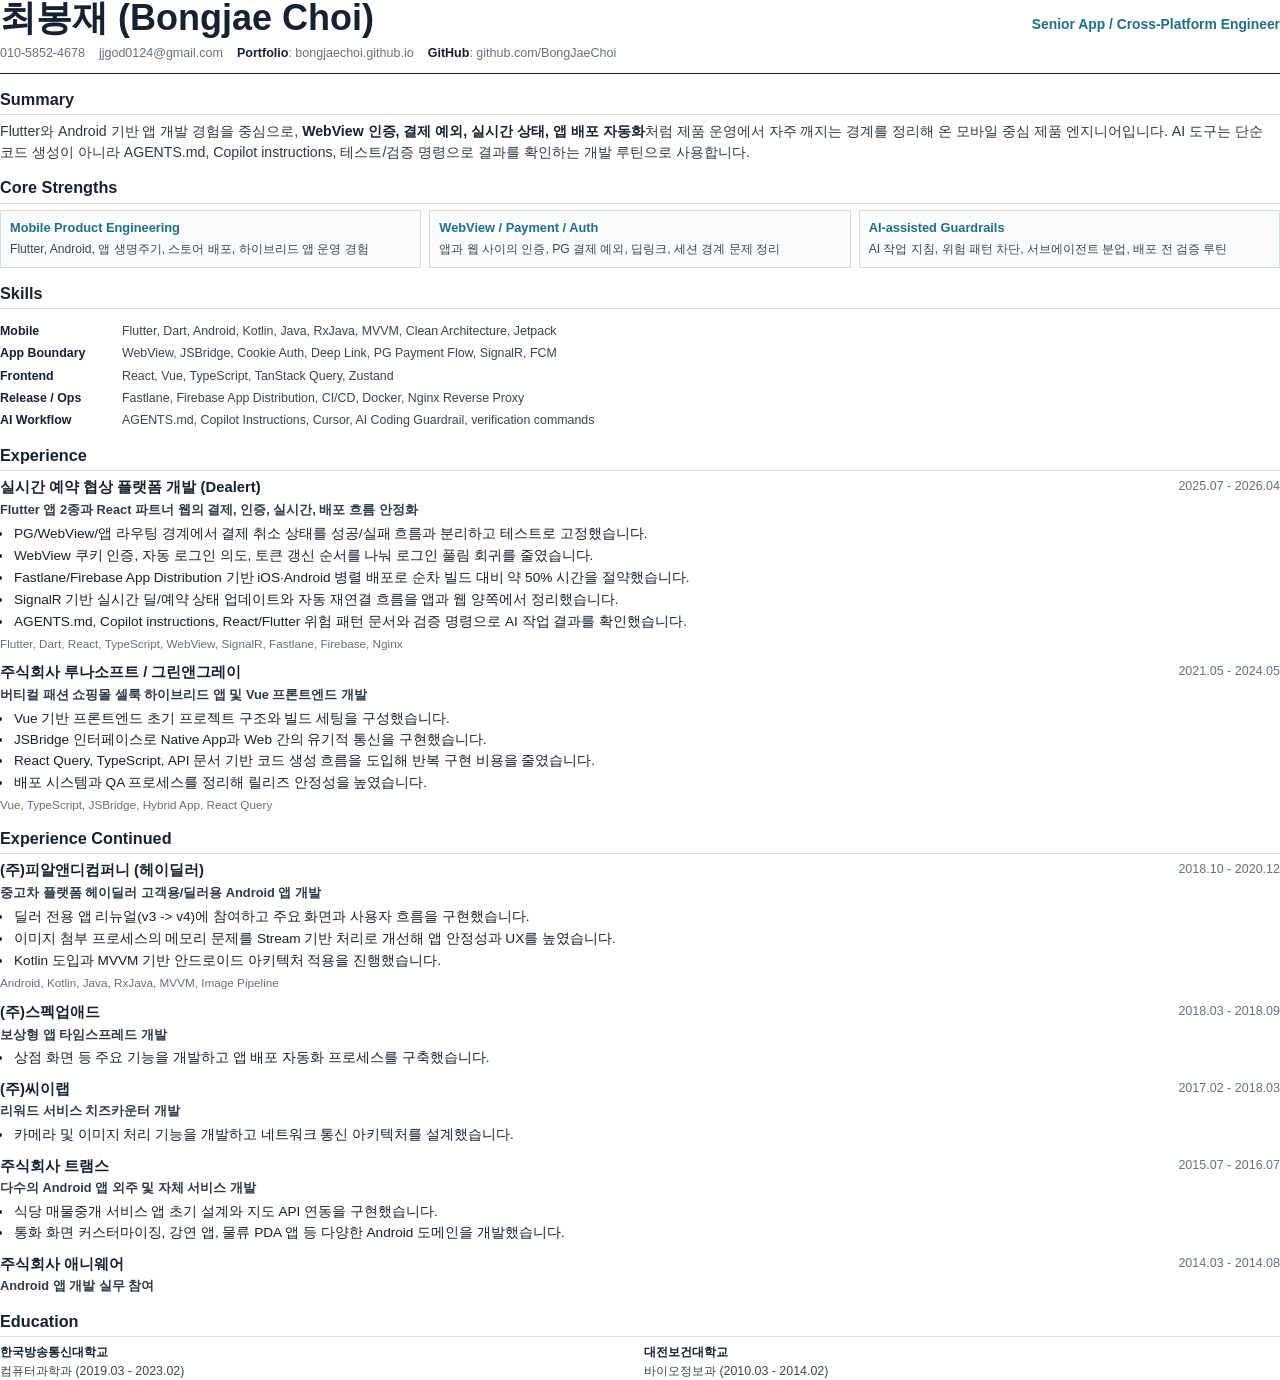
==== assets/resume/bongjae-choi-resume.html @ e9913ba8 "feat: rebuild resume PDF" ====
<!doctype html>
<html lang="ko">
  <head>
    <meta charset="utf-8" />
    <title>최봉재 이력서</title>
    <style>
      @page {
        size: A4;
        margin: 13mm 15mm 14mm;
      }

      :root {
        --ink: #17212f;
        --muted: #66717d;
        --soft: #eef1f4;
        --line: #d8dde3;
        --accent: #1f6f8b;
      }

      * {
        box-sizing: border-box;
      }

      html,
      body {
        margin: 0;
        padding: 0;
      }

      body {
        color: var(--ink);
        font-family: "Apple SD Gothic Neo", "AppleGothic", "Malgun Gothic", sans-serif;
        font-size: 10.2pt;
        line-height: 1.48;
        background: #fff;
      }

      a {
        color: inherit;
        text-decoration: none;
      }

      .resume {
        width: 100%;
      }

      .header {
        padding-bottom: 10px;
        border-bottom: 1px solid var(--ink);
      }

      .name-row {
        display: flex;
        align-items: flex-end;
        justify-content: space-between;
        gap: 18px;
      }

      h1 {
        margin: 0;
        font-size: 27pt;
        line-height: 1;
        letter-spacing: 0;
      }

      .role {
        margin: 0 0 2px;
        color: var(--accent);
        font-size: 10.4pt;
        font-weight: 700;
        text-align: right;
      }

      .contact {
        display: flex;
        flex-wrap: wrap;
        gap: 6px 14px;
        margin-top: 8px;
        color: var(--muted);
        font-size: 9.4pt;
      }

      .contact strong {
        color: var(--ink);
        font-weight: 700;
      }

      section {
        margin-top: 13px;
      }

      h2 {
        margin: 0 0 6px;
        padding-bottom: 3px;
        border-bottom: 1px solid var(--line);
        color: var(--ink);
        font-size: 12.2pt;
        letter-spacing: 0;
      }

      p {
        margin: 0;
      }

      .summary {
        color: #2e3945;
        font-size: 10.6pt;
      }

      .summary strong {
        color: var(--ink);
      }

      .strengths {
        display: grid;
        grid-template-columns: repeat(3, 1fr);
        gap: 8px;
      }

      .strength {
        padding: 8px 9px;
        border: 1px solid var(--line);
        background: #fafbfc;
      }

      .strength h3 {
        margin: 0 0 4px;
        color: var(--accent);
        font-size: 9.6pt;
      }

      .strength p {
        color: #394553;
        font-size: 9.1pt;
      }

      .skills {
        display: grid;
        grid-template-columns: 112px 1fr;
        gap: 4px 10px;
        font-size: 9.3pt;
      }

      .skills dt {
        color: var(--ink);
        font-weight: 700;
      }

      .skills dd {
        margin: 0;
        color: #3a4652;
      }

      .job {
        margin-top: 10px;
        break-inside: avoid;
      }

      .job:first-of-type {
        margin-top: 0;
      }

      .job-head {
        display: flex;
        justify-content: space-between;
        gap: 12px;
        margin-bottom: 2px;
      }

      .job-title {
        font-size: 11.1pt;
        font-weight: 800;
      }

      .period {
        color: var(--muted);
        font-size: 9.4pt;
        white-space: nowrap;
      }

      .job-subtitle {
        margin-bottom: 4px;
        color: #2f3b49;
        font-size: 9.6pt;
        font-weight: 700;
      }

      ul {
        margin: 0;
        padding-left: 13px;
      }

      li {
        margin: 2px 0;
        padding-left: 1px;
      }

      .compact-list li {
        margin: 1px 0;
      }

      .tech {
        margin-top: 3px;
        color: var(--muted);
        font-size: 8.8pt;
      }

      .page-break {
        break-before: page;
      }

      .education {
        display: grid;
        grid-template-columns: 1fr 1fr;
        gap: 8px;
      }

      .edu-item {
        color: #3a4652;
        font-size: 9.3pt;
      }

      .edu-item strong {
        display: block;
        color: var(--ink);
      }
    </style>
  </head>
  <body>
    <main class="resume">
      <header class="header">
        <div class="name-row">
          <h1>최봉재 <span lang="en">(Bongjae Choi)</span></h1>
          <p class="role">Senior App / Cross-Platform Engineer</p>
        </div>
        <div class="contact" aria-label="contact">
          <span>010-5852-4678</span>
          <span>jjgod0124@gmail.com</span>
          <span><strong>Portfolio</strong>: <a href="https://bongjaechoi.github.io/">bongjaechoi.github.io</a></span>
          <span><strong>GitHub</strong>: <a href="https://github.com/BongJaeChoi">github.com/BongJaeChoi</a></span>
        </div>
      </header>

      <section>
        <h2>Summary</h2>
        <p class="summary">
          Flutter와 Android 기반 앱 개발 경험을 중심으로, <strong>WebView 인증, 결제 예외, 실시간 상태,
          앱 배포 자동화</strong>처럼 제품 운영에서 자주 깨지는 경계를 정리해 온 모바일 중심 제품 엔지니어입니다.
          AI 도구는 단순 코드 생성이 아니라 AGENTS.md, Copilot instructions, 테스트/검증 명령으로 결과를 확인하는
          개발 루틴으로 사용합니다.
        </p>
      </section>

      <section>
        <h2>Core Strengths</h2>
        <div class="strengths">
          <article class="strength">
            <h3>Mobile Product Engineering</h3>
            <p>Flutter, Android, 앱 생명주기, 스토어 배포, 하이브리드 앱 운영 경험</p>
          </article>
          <article class="strength">
            <h3>WebView / Payment / Auth</h3>
            <p>앱과 웹 사이의 인증, PG 결제 예외, 딥링크, 세션 경계 문제 정리</p>
          </article>
          <article class="strength">
            <h3>AI-assisted Guardrails</h3>
            <p>AI 작업 지침, 위험 패턴 차단, 서브에이전트 분업, 배포 전 검증 루틴</p>
          </article>
        </div>
      </section>

      <section>
        <h2>Skills</h2>
        <dl class="skills">
          <dt>Mobile</dt>
          <dd>Flutter, Dart, Android, Kotlin, Java, RxJava, MVVM, Clean Architecture, Jetpack</dd>
          <dt>App Boundary</dt>
          <dd>WebView, JSBridge, Cookie Auth, Deep Link, PG Payment Flow, SignalR, FCM</dd>
          <dt>Frontend</dt>
          <dd>React, Vue, TypeScript, TanStack Query, Zustand</dd>
          <dt>Release / Ops</dt>
          <dd>Fastlane, Firebase App Distribution, CI/CD, Docker, Nginx Reverse Proxy</dd>
          <dt>AI Workflow</dt>
          <dd>AGENTS.md, Copilot Instructions, Cursor, AI Coding Guardrail, verification commands</dd>
        </dl>
      </section>

      <section>
        <h2>Experience</h2>
        <article class="job">
          <div class="job-head">
            <div class="job-title">실시간 예약 협상 플랫폼 개발 (Dealert)</div>
            <div class="period">2025.07 - 2026.04</div>
          </div>
          <p class="job-subtitle">Flutter 앱 2종과 React 파트너 웹의 결제, 인증, 실시간, 배포 흐름 안정화</p>
          <ul>
            <li>PG/WebView/앱 라우팅 경계에서 결제 취소 상태를 성공/실패 흐름과 분리하고 테스트로 고정했습니다.</li>
            <li>WebView 쿠키 인증, 자동 로그인 의도, 토큰 갱신 순서를 나눠 로그인 풀림 회귀를 줄였습니다.</li>
            <li>Fastlane/Firebase App Distribution 기반 iOS·Android 병렬 배포로 순차 빌드 대비 약 50% 시간을 절약했습니다.</li>
            <li>SignalR 기반 실시간 딜/예약 상태 업데이트와 자동 재연결 흐름을 앱과 웹 양쪽에서 정리했습니다.</li>
            <li>AGENTS.md, Copilot instructions, React/Flutter 위험 패턴 문서와 검증 명령으로 AI 작업 결과를 확인했습니다.</li>
          </ul>
          <p class="tech">Flutter, Dart, React, TypeScript, WebView, SignalR, Fastlane, Firebase, Nginx</p>
        </article>

        <article class="job">
          <div class="job-head">
            <div class="job-title">주식회사 루나소프트 / 그린앤그레이</div>
            <div class="period">2021.05 - 2024.05</div>
          </div>
          <p class="job-subtitle">버티컬 패션 쇼핑몰 셀룩 하이브리드 앱 및 Vue 프론트엔드 개발</p>
          <ul class="compact-list">
            <li>Vue 기반 프론트엔드 초기 프로젝트 구조와 빌드 세팅을 구성했습니다.</li>
            <li>JSBridge 인터페이스로 Native App과 Web 간의 유기적 통신을 구현했습니다.</li>
            <li>React Query, TypeScript, API 문서 기반 코드 생성 흐름을 도입해 반복 구현 비용을 줄였습니다.</li>
            <li>배포 시스템과 QA 프로세스를 정리해 릴리즈 안정성을 높였습니다.</li>
          </ul>
          <p class="tech">Vue, TypeScript, JSBridge, Hybrid App, React Query</p>
        </article>
      </section>

      <section class="page-break">
        <h2>Experience Continued</h2>
        <article class="job">
          <div class="job-head">
            <div class="job-title">(주)피알앤디컴퍼니 (헤이딜러)</div>
            <div class="period">2018.10 - 2020.12</div>
          </div>
          <p class="job-subtitle">중고차 플랫폼 헤이딜러 고객용/딜러용 Android 앱 개발</p>
          <ul>
            <li>딜러 전용 앱 리뉴얼(v3 -> v4)에 참여하고 주요 화면과 사용자 흐름을 구현했습니다.</li>
            <li>이미지 첨부 프로세스의 메모리 문제를 Stream 기반 처리로 개선해 앱 안정성과 UX를 높였습니다.</li>
            <li>Kotlin 도입과 MVVM 기반 안드로이드 아키텍처 적용을 진행했습니다.</li>
          </ul>
          <p class="tech">Android, Kotlin, Java, RxJava, MVVM, Image Pipeline</p>
        </article>

        <article class="job">
          <div class="job-head">
            <div class="job-title">(주)스펙업애드</div>
            <div class="period">2018.03 - 2018.09</div>
          </div>
          <p class="job-subtitle">보상형 앱 타임스프레드 개발</p>
          <ul class="compact-list">
            <li>상점 화면 등 주요 기능을 개발하고 앱 배포 자동화 프로세스를 구축했습니다.</li>
          </ul>
        </article>

        <article class="job">
          <div class="job-head">
            <div class="job-title">(주)씨이랩</div>
            <div class="period">2017.02 - 2018.03</div>
          </div>
          <p class="job-subtitle">리워드 서비스 치즈카운터 개발</p>
          <ul class="compact-list">
            <li>카메라 및 이미지 처리 기능을 개발하고 네트워크 통신 아키텍처를 설계했습니다.</li>
          </ul>
        </article>

        <article class="job">
          <div class="job-head">
            <div class="job-title">주식회사 트램스</div>
            <div class="period">2015.07 - 2016.07</div>
          </div>
          <p class="job-subtitle">다수의 Android 앱 외주 및 자체 서비스 개발</p>
          <ul class="compact-list">
            <li>식당 매물중개 서비스 앱 초기 설계와 지도 API 연동을 구현했습니다.</li>
            <li>통화 화면 커스터마이징, 강연 앱, 물류 PDA 앱 등 다양한 Android 도메인을 개발했습니다.</li>
          </ul>
        </article>

        <article class="job">
          <div class="job-head">
            <div class="job-title">주식회사 애니웨어</div>
            <div class="period">2014.03 - 2014.08</div>
          </div>
          <p class="job-subtitle">Android 앱 개발 실무 참여</p>
        </article>
      </section>

      <section>
        <h2>Education</h2>
        <div class="education">
          <p class="edu-item"><strong>한국방송통신대학교</strong>컴퓨터과학과 (2019.03 - 2023.02)</p>
          <p class="edu-item"><strong>대전보건대학교</strong>바이오정보과 (2010.03 - 2014.02)</p>
        </div>
      </section>
    </main>
  </body>
</html>
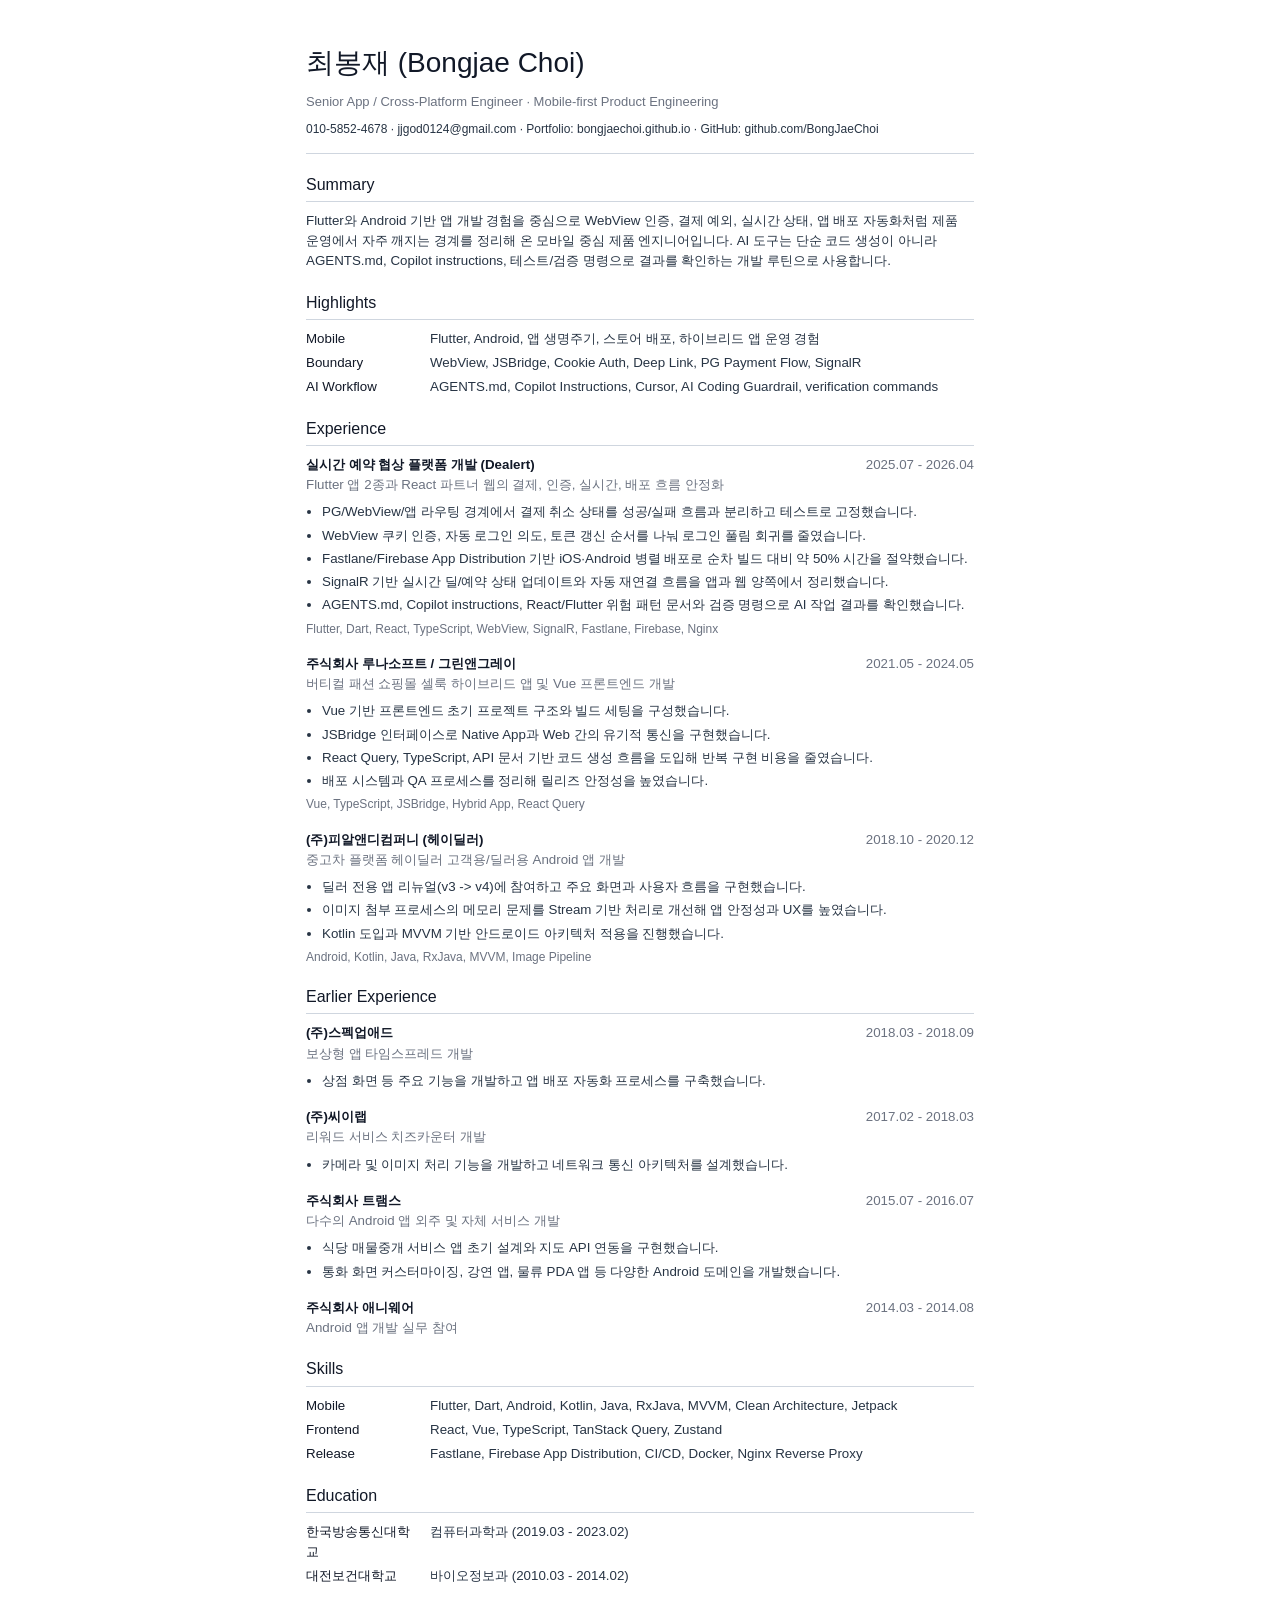
==== commit 557c9d82: "style: apply minimal resume template" ====
--- a/assets/resume/bongjae-choi-resume.html
+++ b/assets/resume/bongjae-choi-resume.html
@@ -6,33 +6,58 @@
     <style>
       @page {
         size: A4;
-        margin: 13mm 15mm 14mm;
+        margin: 14mm 15mm;
       }
 
       :root {
-        --ink: #17212f;
-        --muted: #66717d;
-        --soft: #eef1f4;
-        --line: #d8dde3;
-        --accent: #1f6f8b;
+        --ink: #111827;
+        --text: #273444;
+        --muted: #6b7280;
+        --line: #cfd6df;
       }
 
       * {
         box-sizing: border-box;
       }
 
-      html,
       body {
         margin: 0;
-        padding: 0;
-      }
-
-      body {
-        color: var(--ink);
+        color: var(--text);
         font-family: "Apple SD Gothic Neo", "AppleGothic", "Malgun Gothic", sans-serif;
-        font-size: 10.2pt;
-        line-height: 1.48;
+        font-size: 10pt;
+        line-height: 1.52;
         background: #fff;
+      }
+
+      main {
+        max-width: 760px;
+        margin: 0 auto;
+        padding: 42px 46px;
+      }
+
+      header {
+        padding-bottom: 14px;
+        border-bottom: 1px solid var(--line);
+        text-align: left;
+      }
+
+      h1 {
+        margin: 0;
+        color: var(--ink);
+        font-size: 28px;
+        font-weight: 500;
+        letter-spacing: 0;
+      }
+
+      .role {
+        margin: 7px 0 9px;
+        color: var(--muted);
+        font-size: 13px;
+      }
+
+      .contact {
+        color: var(--text);
+        font-size: 12px;
       }
 
       a {
@@ -40,61 +65,17 @@
         text-decoration: none;
       }
 
-      .resume {
-        width: 100%;
-      }
-
-      .header {
-        padding-bottom: 10px;
-        border-bottom: 1px solid var(--ink);
-      }
-
-      .name-row {
-        display: flex;
-        align-items: flex-end;
-        justify-content: space-between;
-        gap: 18px;
-      }
-
-      h1 {
-        margin: 0;
-        font-size: 27pt;
-        line-height: 1;
-        letter-spacing: 0;
-      }
-
-      .role {
-        margin: 0 0 2px;
-        color: var(--accent);
-        font-size: 10.4pt;
-        font-weight: 700;
-        text-align: right;
-      }
-
-      .contact {
-        display: flex;
-        flex-wrap: wrap;
-        gap: 6px 14px;
-        margin-top: 8px;
-        color: var(--muted);
-        font-size: 9.4pt;
-      }
-
-      .contact strong {
-        color: var(--ink);
-        font-weight: 700;
-      }
-
       section {
-        margin-top: 13px;
+        margin-top: 19px;
       }
 
       h2 {
-        margin: 0 0 6px;
-        padding-bottom: 3px;
+        margin: 0 0 9px;
+        padding-bottom: 4px;
         border-bottom: 1px solid var(--line);
         color: var(--ink);
-        font-size: 12.2pt;
+        font-size: 16px;
+        font-weight: 500;
         letter-spacing: 0;
       }
 
@@ -102,58 +83,20 @@
         margin: 0;
       }
 
-      .summary {
-        color: #2e3945;
-        font-size: 10.6pt;
-      }
-
-      .summary strong {
-        color: var(--ink);
-      }
-
-      .strengths {
-        display: grid;
-        grid-template-columns: repeat(3, 1fr);
-        gap: 8px;
-      }
-
-      .strength {
-        padding: 8px 9px;
-        border: 1px solid var(--line);
-        background: #fafbfc;
-      }
-
-      .strength h3 {
-        margin: 0 0 4px;
-        color: var(--accent);
-        font-size: 9.6pt;
-      }
-
-      .strength p {
-        color: #394553;
-        font-size: 9.1pt;
-      }
-
-      .skills {
+      .label-line {
         display: grid;
         grid-template-columns: 112px 1fr;
-        gap: 4px 10px;
-        font-size: 9.3pt;
-      }
-
-      .skills dt {
-        color: var(--ink);
-        font-weight: 700;
-      }
-
-      .skills dd {
-        margin: 0;
-        color: #3a4652;
+        gap: 12px;
+        margin: 4px 0;
+      }
+
+      .label-line b {
+        color: var(--ink);
+        font-weight: 500;
       }
 
       .job {
-        margin-top: 10px;
-        break-inside: avoid;
+        margin-top: 16px;
       }
 
       .job:first-of-type {
@@ -163,136 +106,71 @@
       .job-head {
         display: flex;
         justify-content: space-between;
-        gap: 12px;
-        margin-bottom: 2px;
-      }
-
-      .job-title {
-        font-size: 11.1pt;
-        font-weight: 800;
-      }
-
-      .period {
+        gap: 16px;
+        color: var(--ink);
+      }
+
+      .period,
+      .org,
+      .tech {
         color: var(--muted);
-        font-size: 9.4pt;
-        white-space: nowrap;
-      }
-
-      .job-subtitle {
-        margin-bottom: 4px;
-        color: #2f3b49;
-        font-size: 9.6pt;
-        font-weight: 700;
       }
 
       ul {
-        margin: 0;
-        padding-left: 13px;
+        margin: 7px 0 0;
+        padding-left: 16px;
       }
 
       li {
-        margin: 2px 0;
-        padding-left: 1px;
-      }
-
-      .compact-list li {
-        margin: 1px 0;
+        margin: 3px 0;
       }
 
       .tech {
-        margin-top: 3px;
-        color: var(--muted);
-        font-size: 8.8pt;
+        margin-top: 4px;
+        font-size: 12px;
       }
 
       .page-break {
         break-before: page;
-      }
-
-      .education {
-        display: grid;
-        grid-template-columns: 1fr 1fr;
-        gap: 8px;
-      }
-
-      .edu-item {
-        color: #3a4652;
-        font-size: 9.3pt;
-      }
-
-      .edu-item strong {
-        display: block;
-        color: var(--ink);
       }
     </style>
   </head>
   <body>
-    <main class="resume">
-      <header class="header">
-        <div class="name-row">
-          <h1>최봉재 <span lang="en">(Bongjae Choi)</span></h1>
-          <p class="role">Senior App / Cross-Platform Engineer</p>
-        </div>
-        <div class="contact" aria-label="contact">
-          <span>010-5852-4678</span>
-          <span>jjgod0124@gmail.com</span>
-          <span><strong>Portfolio</strong>: <a href="https://bongjaechoi.github.io/">bongjaechoi.github.io</a></span>
-          <span><strong>GitHub</strong>: <a href="https://github.com/BongJaeChoi">github.com/BongJaeChoi</a></span>
-        </div>
+    <main>
+      <header>
+        <h1>최봉재 (Bongjae Choi)</h1>
+        <p class="role">Senior App / Cross-Platform Engineer · Mobile-first Product Engineering</p>
+        <p class="contact">
+          010-5852-4678 · jjgod0124@gmail.com ·
+          Portfolio: <a href="https://bongjaechoi.github.io/">bongjaechoi.github.io</a> ·
+          GitHub: <a href="https://github.com/BongJaeChoi">github.com/BongJaeChoi</a>
+        </p>
       </header>
 
       <section>
         <h2>Summary</h2>
-        <p class="summary">
-          Flutter와 Android 기반 앱 개발 경험을 중심으로, <strong>WebView 인증, 결제 예외, 실시간 상태,
-          앱 배포 자동화</strong>처럼 제품 운영에서 자주 깨지는 경계를 정리해 온 모바일 중심 제품 엔지니어입니다.
-          AI 도구는 단순 코드 생성이 아니라 AGENTS.md, Copilot instructions, 테스트/검증 명령으로 결과를 확인하는
-          개발 루틴으로 사용합니다.
+        <p>
+          Flutter와 Android 기반 앱 개발 경험을 중심으로 WebView 인증, 결제 예외, 실시간 상태, 앱 배포 자동화처럼
+          제품 운영에서 자주 깨지는 경계를 정리해 온 모바일 중심 제품 엔지니어입니다. AI 도구는 단순 코드 생성이
+          아니라 AGENTS.md, Copilot instructions, 테스트/검증 명령으로 결과를 확인하는 개발 루틴으로 사용합니다.
         </p>
       </section>
 
       <section>
-        <h2>Core Strengths</h2>
-        <div class="strengths">
-          <article class="strength">
-            <h3>Mobile Product Engineering</h3>
-            <p>Flutter, Android, 앱 생명주기, 스토어 배포, 하이브리드 앱 운영 경험</p>
-          </article>
-          <article class="strength">
-            <h3>WebView / Payment / Auth</h3>
-            <p>앱과 웹 사이의 인증, PG 결제 예외, 딥링크, 세션 경계 문제 정리</p>
-          </article>
-          <article class="strength">
-            <h3>AI-assisted Guardrails</h3>
-            <p>AI 작업 지침, 위험 패턴 차단, 서브에이전트 분업, 배포 전 검증 루틴</p>
-          </article>
-        </div>
-      </section>
-
-      <section>
-        <h2>Skills</h2>
-        <dl class="skills">
-          <dt>Mobile</dt>
-          <dd>Flutter, Dart, Android, Kotlin, Java, RxJava, MVVM, Clean Architecture, Jetpack</dd>
-          <dt>App Boundary</dt>
-          <dd>WebView, JSBridge, Cookie Auth, Deep Link, PG Payment Flow, SignalR, FCM</dd>
-          <dt>Frontend</dt>
-          <dd>React, Vue, TypeScript, TanStack Query, Zustand</dd>
-          <dt>Release / Ops</dt>
-          <dd>Fastlane, Firebase App Distribution, CI/CD, Docker, Nginx Reverse Proxy</dd>
-          <dt>AI Workflow</dt>
-          <dd>AGENTS.md, Copilot Instructions, Cursor, AI Coding Guardrail, verification commands</dd>
-        </dl>
+        <h2>Highlights</h2>
+        <p class="label-line"><b>Mobile</b><span>Flutter, Android, 앱 생명주기, 스토어 배포, 하이브리드 앱 운영 경험</span></p>
+        <p class="label-line"><b>Boundary</b><span>WebView, JSBridge, Cookie Auth, Deep Link, PG Payment Flow, SignalR</span></p>
+        <p class="label-line"><b>AI Workflow</b><span>AGENTS.md, Copilot Instructions, Cursor, AI Coding Guardrail, verification commands</span></p>
       </section>
 
       <section>
         <h2>Experience</h2>
         <article class="job">
           <div class="job-head">
-            <div class="job-title">실시간 예약 협상 플랫폼 개발 (Dealert)</div>
-            <div class="period">2025.07 - 2026.04</div>
-          </div>
-          <p class="job-subtitle">Flutter 앱 2종과 React 파트너 웹의 결제, 인증, 실시간, 배포 흐름 안정화</p>
+            <strong>실시간 예약 협상 플랫폼 개발 (Dealert)</strong>
+            <span class="period">2025.07 - 2026.04</span>
+          </div>
+          <p class="org">Flutter 앱 2종과 React 파트너 웹의 결제, 인증, 실시간, 배포 흐름 안정화</p>
           <ul>
             <li>PG/WebView/앱 라우팅 경계에서 결제 취소 상태를 성공/실패 흐름과 분리하고 테스트로 고정했습니다.</li>
             <li>WebView 쿠키 인증, 자동 로그인 의도, 토큰 갱신 순서를 나눠 로그인 풀림 회귀를 줄였습니다.</li>
@@ -305,11 +183,11 @@
 
         <article class="job">
           <div class="job-head">
-            <div class="job-title">주식회사 루나소프트 / 그린앤그레이</div>
-            <div class="period">2021.05 - 2024.05</div>
-          </div>
-          <p class="job-subtitle">버티컬 패션 쇼핑몰 셀룩 하이브리드 앱 및 Vue 프론트엔드 개발</p>
-          <ul class="compact-list">
+            <strong>주식회사 루나소프트 / 그린앤그레이</strong>
+            <span class="period">2021.05 - 2024.05</span>
+          </div>
+          <p class="org">버티컬 패션 쇼핑몰 셀룩 하이브리드 앱 및 Vue 프론트엔드 개발</p>
+          <ul>
             <li>Vue 기반 프론트엔드 초기 프로젝트 구조와 빌드 세팅을 구성했습니다.</li>
             <li>JSBridge 인터페이스로 Native App과 Web 간의 유기적 통신을 구현했습니다.</li>
             <li>React Query, TypeScript, API 문서 기반 코드 생성 흐름을 도입해 반복 구현 비용을 줄였습니다.</li>
@@ -317,53 +195,53 @@
           </ul>
           <p class="tech">Vue, TypeScript, JSBridge, Hybrid App, React Query</p>
         </article>
-      </section>
-
-      <section class="page-break">
-        <h2>Experience Continued</h2>
-        <article class="job">
-          <div class="job-head">
-            <div class="job-title">(주)피알앤디컴퍼니 (헤이딜러)</div>
-            <div class="period">2018.10 - 2020.12</div>
-          </div>
-          <p class="job-subtitle">중고차 플랫폼 헤이딜러 고객용/딜러용 Android 앱 개발</p>
-          <ul>
-            <li>딜러 전용 앱 리뉴얼(v3 -> v4)에 참여하고 주요 화면과 사용자 흐름을 구현했습니다.</li>
+
+        <article class="job">
+          <div class="job-head">
+            <strong>(주)피알앤디컴퍼니 (헤이딜러)</strong>
+            <span class="period">2018.10 - 2020.12</span>
+          </div>
+          <p class="org">중고차 플랫폼 헤이딜러 고객용/딜러용 Android 앱 개발</p>
+          <ul>
+            <li>딜러 전용 앱 리뉴얼(v3 -&gt; v4)에 참여하고 주요 화면과 사용자 흐름을 구현했습니다.</li>
             <li>이미지 첨부 프로세스의 메모리 문제를 Stream 기반 처리로 개선해 앱 안정성과 UX를 높였습니다.</li>
             <li>Kotlin 도입과 MVVM 기반 안드로이드 아키텍처 적용을 진행했습니다.</li>
           </ul>
           <p class="tech">Android, Kotlin, Java, RxJava, MVVM, Image Pipeline</p>
         </article>
-
-        <article class="job">
-          <div class="job-head">
-            <div class="job-title">(주)스펙업애드</div>
-            <div class="period">2018.03 - 2018.09</div>
-          </div>
-          <p class="job-subtitle">보상형 앱 타임스프레드 개발</p>
-          <ul class="compact-list">
+      </section>
+
+      <section class="page-break">
+        <h2>Earlier Experience</h2>
+        <article class="job">
+          <div class="job-head">
+            <strong>(주)스펙업애드</strong>
+            <span class="period">2018.03 - 2018.09</span>
+          </div>
+          <p class="org">보상형 앱 타임스프레드 개발</p>
+          <ul>
             <li>상점 화면 등 주요 기능을 개발하고 앱 배포 자동화 프로세스를 구축했습니다.</li>
           </ul>
         </article>
 
         <article class="job">
           <div class="job-head">
-            <div class="job-title">(주)씨이랩</div>
-            <div class="period">2017.02 - 2018.03</div>
-          </div>
-          <p class="job-subtitle">리워드 서비스 치즈카운터 개발</p>
-          <ul class="compact-list">
+            <strong>(주)씨이랩</strong>
+            <span class="period">2017.02 - 2018.03</span>
+          </div>
+          <p class="org">리워드 서비스 치즈카운터 개발</p>
+          <ul>
             <li>카메라 및 이미지 처리 기능을 개발하고 네트워크 통신 아키텍처를 설계했습니다.</li>
           </ul>
         </article>
 
         <article class="job">
           <div class="job-head">
-            <div class="job-title">주식회사 트램스</div>
-            <div class="period">2015.07 - 2016.07</div>
-          </div>
-          <p class="job-subtitle">다수의 Android 앱 외주 및 자체 서비스 개발</p>
-          <ul class="compact-list">
+            <strong>주식회사 트램스</strong>
+            <span class="period">2015.07 - 2016.07</span>
+          </div>
+          <p class="org">다수의 Android 앱 외주 및 자체 서비스 개발</p>
+          <ul>
             <li>식당 매물중개 서비스 앱 초기 설계와 지도 API 연동을 구현했습니다.</li>
             <li>통화 화면 커스터마이징, 강연 앱, 물류 PDA 앱 등 다양한 Android 도메인을 개발했습니다.</li>
           </ul>
@@ -371,19 +249,24 @@
 
         <article class="job">
           <div class="job-head">
-            <div class="job-title">주식회사 애니웨어</div>
-            <div class="period">2014.03 - 2014.08</div>
-          </div>
-          <p class="job-subtitle">Android 앱 개발 실무 참여</p>
-        </article>
+            <strong>주식회사 애니웨어</strong>
+            <span class="period">2014.03 - 2014.08</span>
+          </div>
+          <p class="org">Android 앱 개발 실무 참여</p>
+        </article>
+      </section>
+
+      <section>
+        <h2>Skills</h2>
+        <p class="label-line"><b>Mobile</b><span>Flutter, Dart, Android, Kotlin, Java, RxJava, MVVM, Clean Architecture, Jetpack</span></p>
+        <p class="label-line"><b>Frontend</b><span>React, Vue, TypeScript, TanStack Query, Zustand</span></p>
+        <p class="label-line"><b>Release</b><span>Fastlane, Firebase App Distribution, CI/CD, Docker, Nginx Reverse Proxy</span></p>
       </section>
 
       <section>
         <h2>Education</h2>
-        <div class="education">
-          <p class="edu-item"><strong>한국방송통신대학교</strong>컴퓨터과학과 (2019.03 - 2023.02)</p>
-          <p class="edu-item"><strong>대전보건대학교</strong>바이오정보과 (2010.03 - 2014.02)</p>
-        </div>
+        <p class="label-line"><b>한국방송통신대학교</b><span>컴퓨터과학과 (2019.03 - 2023.02)</span></p>
+        <p class="label-line"><b>대전보건대학교</b><span>바이오정보과 (2010.03 - 2014.02)</span></p>
       </section>
     </main>
   </body>
